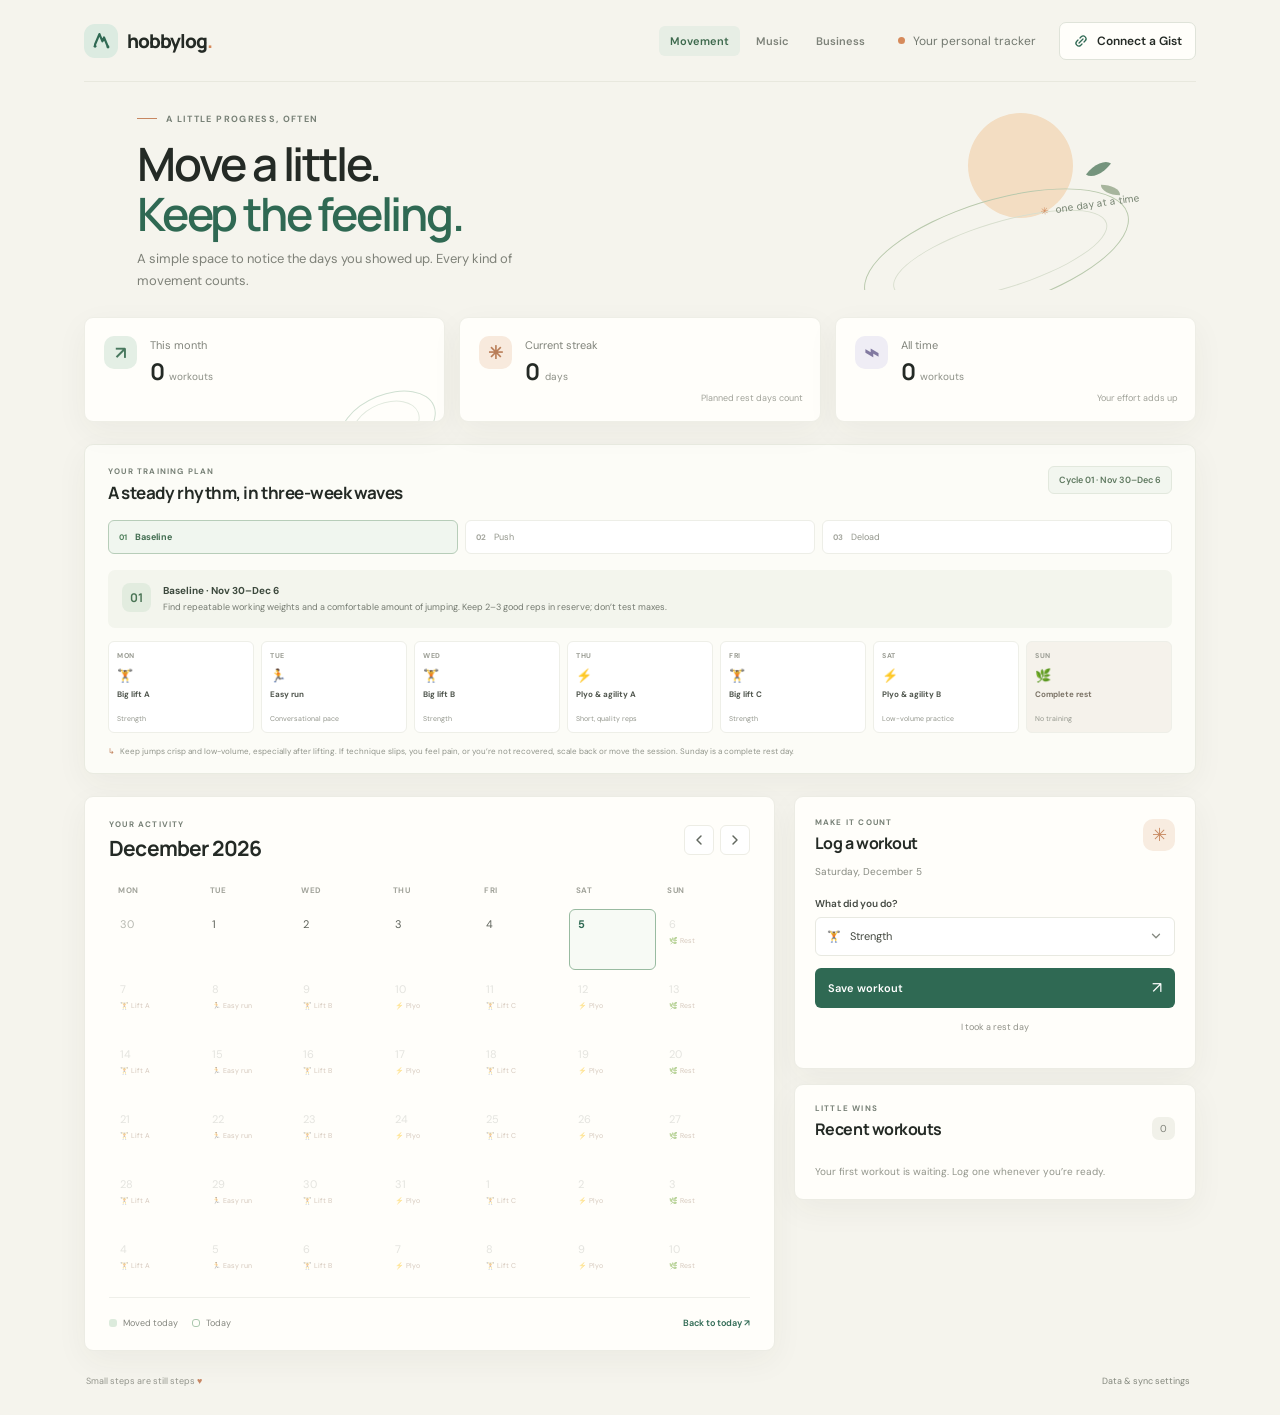
==== index.html @ 2e790e14 "Add Hobbylog tracker pages Co-authored-by: Copilot <223556219+Copilot@users.noreply.github.com>" ====
<!doctype html>
<html lang="en">
  <head>
    <meta charset="utf-8">
    <meta name="viewport" content="width=device-width, initial-scale=1">
    <meta name="theme-color" content="#f5f4ed">
    <meta name="description" content="A calm, simple place to keep track of your workouts.">
    <title>Move a little — Hobbylog</title>
    <link rel="preconnect" href="https://fonts.googleapis.com">
    <link rel="preconnect" href="https://fonts.gstatic.com" crossorigin>
    <link href="https://fonts.googleapis.com/css2?family=DM+Sans:wght@400;500;600;700&family=Manrope:wght@400;500;600;700;800&display=swap" rel="stylesheet">
    <link rel="stylesheet" href="styles.css">
    <script src="storage.js" defer></script>
    <script src="app.js" defer></script>
  </head>
  <body>
    <div class="page-shell">
      <header class="topbar">
        <a class="brand" href="index.html" aria-label="Hobbylog home">
          <span class="brand-mark" aria-hidden="true">
            <svg viewBox="0 0 32 32" fill="none">
              <path d="M7 21.5 13.2 7l4.1 10.1 2.2-5.3L25 25" stroke="currentColor" stroke-width="3" stroke-linecap="round" stroke-linejoin="round"/>
              <circle cx="7" cy="24" r="2" fill="currentColor"/>
              <circle cx="25" cy="25" r="2" fill="currentColor"/>
            </svg>
          </span>
          <span>hobbylog<span class="brand-dot">.</span></span>
        </a>
        <nav class="main-nav" aria-label="Hobby trackers">
          <a class="nav-link is-active" href="index.html" aria-current="page">Movement</a>
          <a class="nav-link" href="music.html">Music</a>
          <a class="nav-link" href="business.html">Business</a>
        </nav>
        <div class="topbar-right">
          <span class="local-badge"><span></span> Your personal tracker</span>
          <button class="connection-button" id="open-settings" type="button">
            <svg viewBox="0 0 20 20" fill="none" aria-hidden="true">
              <path d="M7.5 12.5 12.5 7.5M6.25 8.75l-1.5 1.5a3.536 3.536 0 0 0 5 5l1.5-1.5M13.75 11.25l1.5-1.5a3.536 3.536 0 0 0-5-5l-1.5 1.5" stroke="currentColor" stroke-width="1.6" stroke-linecap="round"/>
            </svg>
            <span id="connection-label">Connect a Gist</span>
          </button>
        </div>
      </header>

      <main>
        <section class="intro">
          <div class="intro-copy">
            <div class="eyebrow"><span class="eyebrow-line"></span> A LITTLE PROGRESS, OFTEN</div>
            <h1>Move a little.<br><span>Keep the feeling.</span></h1>
            <p>A simple space to notice the days you showed up. Every kind of movement counts.</p>
          </div>
          <div class="intro-art" aria-hidden="true">
            <div class="sun"></div>
            <div class="art-path"></div>
            <div class="art-caption"><span class="sparkle">✳</span> one day at a time</div>
            <div class="art-leaf leaf-one"></div>
            <div class="art-leaf leaf-two"></div>
          </div>
        </section>

        <section class="stats-grid" aria-label="Your workout stats">
          <article class="stat-card stat-month">
            <span class="stat-icon mint-icon" aria-hidden="true">↗</span>
            <div>
              <p class="stat-label">This month</p>
              <p class="stat-value"><span id="month-count">0</span><span class="stat-unit">workouts</span></p>
            </div>
            <div class="stat-decoration" aria-hidden="true"></div>
          </article>
          <article class="stat-card">
            <span class="stat-icon peach-icon" aria-hidden="true">✳</span>
            <div>
              <p class="stat-label">Current streak</p>
              <p class="stat-value"><span id="streak-count">0</span><span class="stat-unit">days</span></p>
            </div>
            <span class="stat-note">Planned rest days count</span>
          </article>
          <article class="stat-card">
            <span class="stat-icon lavender-icon" aria-hidden="true">⌁</span>
            <div>
              <p class="stat-label">All time</p>
              <p class="stat-value"><span id="total-count">0</span><span class="stat-unit">workouts</span></p>
            </div>
            <span class="stat-note">Your effort adds up</span>
          </article>
        </section>

        <section class="plan-card" aria-labelledby="plan-heading">
          <div class="plan-header">
            <div>
              <p class="section-kicker">YOUR TRAINING PLAN</p>
              <h2 id="plan-heading">A steady rhythm, in three-week waves</h2>
            </div>
            <span class="plan-date-badge" id="cycle-caption"></span>
          </div>
          <div class="cycle-steps" id="cycle-steps" aria-label="Three-week training cycle"></div>
          <div class="phase-summary">
            <span class="phase-number" id="phase-number">01</span>
            <div class="phase-copy">
              <p class="phase-title" id="phase-title"></p>
              <p class="phase-description" id="phase-description"></p>
            </div>
          </div>
          <div class="weekly-rhythm" id="weekly-rhythm" aria-label="Weekly training schedule"></div>
          <p class="plan-safety-note"><span aria-hidden="true">↳</span> Keep jumps crisp and low-volume, especially after lifting. If technique slips, you feel pain, or you’re not recovered, scale back or move the session. Sunday is a complete rest day.</p>
        </section>

        <section class="tracker-layout" aria-label="Workout tracker">
          <div class="calendar-card">
            <div class="calendar-heading">
              <div>
                <p class="section-kicker">YOUR ACTIVITY</p>
                <h2 id="month-heading"></h2>
              </div>
              <div class="month-controls">
                <button class="icon-button" id="previous-month" type="button" aria-label="Previous month">
                  <svg viewBox="0 0 20 20" fill="none" aria-hidden="true"><path d="m12.5 15-5-5 5-5" stroke="currentColor" stroke-width="1.8" stroke-linecap="round" stroke-linejoin="round"/></svg>
                </button>
                <button class="icon-button" id="next-month" type="button" aria-label="Next month">
                  <svg viewBox="0 0 20 20" fill="none" aria-hidden="true"><path d="m7.5 15 5-5-5-5" stroke="currentColor" stroke-width="1.8" stroke-linecap="round" stroke-linejoin="round"/></svg>
                </button>
              </div>
            </div>
            <div class="calendar-weekdays" aria-hidden="true">
              <span>MON</span><span>TUE</span><span>WED</span><span>THU</span><span>FRI</span><span>SAT</span><span>SUN</span>
            </div>
            <div class="calendar-grid" id="calendar-grid" role="grid" aria-label="Workout calendar"></div>
            <div class="calendar-footer">
              <span class="legend"><span class="legend-dot completed-dot"></span> Moved today</span>
              <span class="legend"><span class="legend-dot today-dot"></span> Today</span>
              <button class="text-button" id="back-to-today" type="button">Back to today <span aria-hidden="true">↗</span></button>
            </div>
          </div>

          <aside class="log-column">
            <section class="log-card">
              <div class="log-card-top">
                <div>
                  <p class="section-kicker">MAKE IT COUNT</p>
                  <h2>Log a workout</h2>
                </div>
                <span class="log-sparkle" aria-hidden="true">✳</span>
              </div>
              <p class="selected-date" id="selected-date"></p>
              <form id="workout-form">
                <label for="workout-type">What did you do?</label>
                <div class="select-wrap">
                  <select id="workout-type" name="type">
                    <option value="strength">🏋️ &nbsp; Strength</option>
                    <option value="cardio">🏃 &nbsp; Cardio / running</option>
                    <option value="plyo">⚡ &nbsp; Plyometrics &amp; agility</option>
                    <option value="walking">🚶 &nbsp; Walking</option>
                    <option value="yoga">🧘 &nbsp; Yoga / stretching</option>
                    <option value="cycling">🚴 &nbsp; Cycling</option>
                    <option value="swimming">🏊 &nbsp; Swimming</option>
                    <option value="other">✨ &nbsp; Something else</option>
                  </select>
                  <svg viewBox="0 0 16 16" fill="none" aria-hidden="true"><path d="m4 6 4 4 4-4" stroke="currentColor" stroke-width="1.5" stroke-linecap="round" stroke-linejoin="round"/></svg>
                </div>
                <button class="save-button" type="submit"><span>Save workout</span><span aria-hidden="true">↗</span></button>
                <button class="clear-button" id="clear-workout" type="button">I took a rest day</button>
              </form>
              <div class="log-feedback" id="log-feedback" role="status" aria-live="polite"></div>
            </section>

            <section class="recent-card">
              <div class="recent-heading">
                <div>
                  <p class="section-kicker">LITTLE WINS</p>
                  <h2>Recent workouts</h2>
                </div>
                <span class="recent-count" id="recent-count">0</span>
              </div>
              <div class="recent-list" id="recent-list"></div>
            </section>
          </aside>
        </section>

        <footer class="page-footer">
          <span>Small steps are still steps <span class="footer-heart">♥</span></span>
          <button class="footer-settings" id="footer-settings" type="button">Data &amp; sync settings</button>
        </footer>
      </main>
    </div>

    <dialog class="settings-dialog" id="settings-dialog" aria-labelledby="settings-title">
      <form class="settings-form" id="settings-form">
        <div class="dialog-heading">
          <div>
            <p class="section-kicker">YOUR DATA, YOUR WAY</p>
            <h2 id="settings-title">Connect a GitHub Gist</h2>
          </div>
          <button class="dialog-close" id="close-settings" type="button" aria-label="Close settings">×</button>
        </div>
        <p class="dialog-description">Your workouts stay in this browser unless you connect a Gist. Connect a secret (unlisted) Gist to back them up and sync across devices. Anyone with its link can view it.</p>
        <label for="github-token">GitHub personal access token</label>
        <input id="github-token" name="token" type="password" autocomplete="off" placeholder="github_pat_…" spellcheck="false">
        <p class="field-help">Use a fine-grained token with Gists access, or a classic token with the <code>gist</code> scope. The token is saved only in this browser.</p>
        <label for="gist-id">Gist ID <span class="optional-label">optional</span></label>
        <input id="gist-id" name="gistId" type="text" autocomplete="off" placeholder="Leave blank to create a new secret Gist" spellcheck="false">
        <p class="field-help">Already have a tracker Gist? Paste its ID to load it. Otherwise, we’ll create one for you.</p>
        <div class="dialog-error" id="settings-error" role="alert"></div>
        <div class="dialog-actions">
          <button class="disconnect-button" id="disconnect-gist" type="button">Disconnect</button>
          <button class="save-button connect-button" id="connect-gist" type="submit"><span>Connect &amp; sync</span><span aria-hidden="true">↗</span></button>
        </div>
        <p class="privacy-note"><span aria-hidden="true">↳</span> Your token is never included in the website files. Anyone with access to this browser profile can use it.</p>
      </form>
    </dialog>
  </body>
</html>
---- styles.css ----
:root {
  color-scheme: light;
  --paper: #f5f4ed;
  --white: #fffefa;
  --ink: #242a25;
  --muted: #858980;
  --line: #e9e9df;
  --green: #2f6953;
  --green-dark: #275b48;
  --mint: #e2eee5;
  --peach: #f7e7d8;
  --lavender: #ece9f4;
  --shadow: 0 10px 32px rgb(52 57 42 / 5%);
}

* { box-sizing: border-box; }

body {
  margin: 0;
  background: var(--paper);
  color: var(--ink);
  font-family: "DM Sans", sans-serif;
  -webkit-font-smoothing: antialiased;
}

button, input, select, textarea { font: inherit; }
button { color: inherit; }

.page-shell { width: min(1112px, calc(100% - 64px)); margin: 0 auto; }
.topbar { height: 82px; display: flex; align-items: center; justify-content: space-between; border-bottom: 1px solid #e8e8de; }
.brand { display: inline-flex; align-items: center; gap: 9px; color: var(--ink); text-decoration: none; font-family: Manrope, sans-serif; font-size: 19px; font-weight: 800; letter-spacing: -1px; }
.brand-mark { width: 34px; height: 34px; display: grid; place-items: center; border-radius: 11px; background: #dcebe1; color: var(--green); }
.brand-mark svg { width: 23px; height: 23px; }
.brand-dot { color: #d68a5b; }
.main-nav { display: flex; align-items: center; gap: 5px; margin-left: auto; margin-right: 22px; }
.nav-link { padding: 8px 11px; border-radius: 6px; color: #7d8279; font-size: 11px; font-weight: 600; text-decoration: none; }
.nav-link:hover { background: #ecefe7; color: #3d6149; }
.nav-link.is-active { background: #e7eee5; color: #3d694d; }
.topbar-right { display: flex; align-items: center; gap: 23px; }
.local-badge { display: inline-flex; align-items: center; gap: 8px; color: #72786f; font-size: 12px; }
.local-badge > span { width: 7px; height: 7px; border-radius: 50%; background: #d68a5b; }
.connection-button { min-height: 38px; display: inline-flex; align-items: center; gap: 8px; border: 1px solid #dfe3d9; border-radius: 7px; background: var(--white); padding: 0 13px; font-size: 12px; font-weight: 600; cursor: pointer; transition: border-color .2s, background .2s; }
.connection-button:hover { border-color: #9cb8a4; background: #fbfdf8; }
.connection-button svg { width: 16px; height: 16px; color: var(--green); }
.connection-button.is-connected { border-color: #bdd9c5; background: #eff8ef; color: var(--green-dark); }

.intro { min-height: 235px; display: flex; align-items: center; justify-content: space-between; padding: 30px 52px 25px 53px; overflow: hidden; position: relative; }
.intro-copy { position: relative; z-index: 1; }
.eyebrow, .section-kicker { color: #778076; font-size: 9px; font-weight: 700; letter-spacing: 1.35px; }
.eyebrow { display: flex; align-items: center; gap: 9px; margin-bottom: 14px; }
.eyebrow-line { display: block; width: 20px; height: 1px; background: #c78761; }
h1, h2, p { margin-top: 0; }
h1 { margin-bottom: 10px; font-family: Manrope, sans-serif; font-size: clamp(35px, 4vw, 46px); line-height: 1.08; letter-spacing: -2.2px; font-weight: 600; }
h1 span { color: var(--green); }
.intro-copy > p { max-width: 430px; margin: 0; color: #7e8178; font-size: 13px; line-height: 1.65; }
.intro-art { width: 310px; height: 180px; position: absolute; right: 56px; top: 28px; overflow: hidden; }
.sun { position: absolute; width: 105px; height: 105px; top: 3px; right: 67px; border-radius: 50%; background: #f3ddc2; }
.art-path { position: absolute; width: 275px; height: 107px; right: 6px; top: 90px; border: 1px solid #b9c9ad; border-radius: 50%; transform: rotate(-17deg); }
.art-path::after { content: ""; position: absolute; width: 221px; height: 65px; top: 22px; left: 28px; border: 1px solid #d9dfcf; border-radius: 50%; }
.art-caption { position: absolute; z-index: 1; top: 88px; right: 0; color: #73806e; font-size: 10px; transform: rotate(-8deg); }
.sparkle { margin-right: 4px; color: #d18d60; }
.art-leaf { position: absolute; z-index: 1; width: 13px; height: 24px; border-radius: 100% 0 100% 0; background: #75947d; transform: rotate(38deg); }
.leaf-one { top: 47px; right: 35px; }
.leaf-two { top: 68px; right: 23px; transform: rotate(90deg) scale(.8); background: #a7b59d; }

.stats-grid { display: grid; grid-template-columns: repeat(3, 1fr); gap: 14px; margin-bottom: 22px; }
.stat-card { min-height: 105px; position: relative; display: flex; align-items: flex-start; gap: 13px; overflow: hidden; padding: 18px 19px; border: 1px solid #eeeee6; border-radius: 9px; background: var(--white); box-shadow: var(--shadow); }
.stat-card > div:nth-child(2) { position: relative; z-index: 1; }
.stat-icon { width: 33px; height: 33px; display: grid; flex: 0 0 auto; place-items: center; border-radius: 10px; font-size: 18px; font-weight: 600; }
.mint-icon { color: #48785e; background: #e4efe5; }
.peach-icon { color: #b97e58; background: #f8eadd; }
.lavender-icon { color: #827aa1; background: #efedf5; font-size: 25px; }
.stat-label { margin: 2px 0 3px; color: #81847b; font-size: 11px; }
.stat-value { display: flex; align-items: baseline; gap: 5px; margin: 0; color: var(--ink); font-family: Manrope, sans-serif; font-size: 23px; font-weight: 700; letter-spacing: -.8px; }
.stat-unit { color: #8c8f86; font-family: "DM Sans", sans-serif; font-size: 10px; font-weight: 400; letter-spacing: 0; }
.stat-note { position: absolute; right: 17px; bottom: 17px; color: #a0a299; font-size: 9px; }
.stat-decoration { width: 100px; height: 61px; position: absolute; right: 6px; bottom: -34px; border: 1px solid #cfdfd1; border-radius: 50%; transform: rotate(-22deg); }
.stat-decoration::after { content: ""; position: absolute; width: 68px; height: 43px; top: 7px; left: 12px; border: 1px solid #e1e9de; border-radius: 50%; }

.plan-card { margin-bottom: 22px; padding: 21px 23px 15px; border: 1px solid #e9ebe1; border-radius: 9px; background: #fcfcf7; box-shadow: var(--shadow); }
.plan-header { display: flex; align-items: flex-start; justify-content: space-between; gap: 12px; margin-bottom: 16px; }
.plan-header h2 { font-size: 17px; }
.plan-date-badge { flex: 0 0 auto; padding: 7px 10px; border: 1px solid #e2e8dd; border-radius: 6px; background: #f2f6ef; color: #5e785f; font-size: 9px; font-weight: 600; }
.cycle-steps { display: grid; grid-template-columns: repeat(3, 1fr); gap: 7px; margin-bottom: 16px; }
.cycle-step { min-height: 34px; display: flex; align-items: center; gap: 8px; padding: 0 10px; border: 1px solid #edeee7; border-radius: 6px; background: white; color: #92958b; font-size: 9px; }
.cycle-step-number { color: #a4a69e; font-size: 8px; font-weight: 700; }
.cycle-step.is-current { border-color: #b7cdb9; background: #f0f6ef; color: #426d51; font-weight: 700; }
.cycle-step.is-current .cycle-step-number, .cycle-step.is-complete .cycle-step-number { color: #50815d; }
.cycle-step.is-complete { color: #788479; }
.phase-summary { display: flex; align-items: flex-start; gap: 12px; padding: 13px 14px; border-radius: 7px; background: #f3f5ed; }
.phase-number { display: grid; width: 29px; height: 29px; flex: 0 0 auto; place-items: center; border-radius: 8px; background: #e2ecdf; color: #4a7455; font-family: Manrope, sans-serif; font-size: 12px; font-weight: 700; }
.phase-copy { padding-top: 1px; }
.phase-title { margin: 0 0 4px; color: #3c493d; font-size: 10px; font-weight: 700; }
.phase-description { max-width: 760px; margin: 0; color: #747a70; font-size: 9px; line-height: 1.55; }
.weekly-rhythm { display: grid; grid-template-columns: repeat(7, minmax(0, 1fr)); gap: 7px; margin-top: 13px; }
.rhythm-day { min-width: 0; display: flex; flex-direction: column; align-items: flex-start; padding: 9px 8px; border: 1px solid #eeefe8; border-radius: 6px; background: white; }
.rhythm-weekday { margin-bottom: 7px; color: #9a9c93; font-size: 7px; font-weight: 700; letter-spacing: .6px; }
.rhythm-icon { margin-bottom: 5px; font-size: 13px; }
.rhythm-title { min-height: 22px; color: #50564e; font-size: 8px; font-weight: 700; line-height: 1.35; }
.rhythm-detail { margin-top: 3px; color: #92958b; font-size: 7px; line-height: 1.35; }
.rhythm-day.is-rest { background: #f5f2eb; }
.rhythm-day.is-rest .rhythm-title { color: #7d7568; }
.plan-safety-note { margin: 12px 0 0; color: #90948a; font-size: 8px; line-height: 1.55; }
.plan-safety-note span { padding-right: 3px; color: #c2845f; }
.day-plan { max-width: 100%; overflow: hidden; color: #a1846d; font-size: 7px; text-overflow: ellipsis; white-space: nowrap; }

.tracker-layout { display: grid; grid-template-columns: minmax(0, 1.58fr) minmax(295px, .92fr); align-items: start; gap: 19px; }
.calendar-card, .log-card, .recent-card { border: 1px solid #ecece4; border-radius: 9px; background: var(--white); box-shadow: var(--shadow); }
.calendar-card { padding: 22px 24px 17px; }
.calendar-heading { display: flex; align-items: center; justify-content: space-between; margin-bottom: 23px; }
.section-kicker { margin-bottom: 5px; font-size: 8px; letter-spacing: 1.2px; }
h2 { margin: 0; font-family: Manrope, sans-serif; font-size: 17px; font-weight: 700; letter-spacing: -.45px; }
.calendar-heading h2 { font-size: 21px; letter-spacing: -.8px; }
.month-controls { display: flex; gap: 6px; }
.icon-button { width: 30px; height: 30px; display: grid; place-items: center; border: 1px solid #ededE5; border-radius: 6px; background: white; cursor: pointer; }
.icon-button:hover { border-color: #b8cdbb; background: #f7faf6; }
.icon-button svg { width: 16px; height: 16px; color: #62685f; }
.calendar-weekdays, .calendar-grid { display: grid; grid-template-columns: repeat(7, minmax(0, 1fr)); }
.calendar-weekdays { margin-bottom: 6px; }
.calendar-weekdays span { padding: 0 0 6px 9px; color: #a1a39a; font-size: 8px; font-weight: 700; letter-spacing: .6px; }
.calendar-day { min-width: 0; height: 61px; display: flex; flex-direction: column; align-items: flex-start; position: relative; gap: 5px; margin: 2px; padding: 7px 8px; border: 1px solid transparent; border-radius: 6px; background: transparent; text-align: left; cursor: pointer; transition: background .15s, border-color .15s; }
.calendar-day:hover:not(:disabled) { background: #f4f7f1; }
.calendar-day:disabled { cursor: default; opacity: .43; }
.day-number { color: #5e625a; font-size: 11px; }
.calendar-day.is-outside .day-number { color: #b7b9b1; }
.calendar-day.is-today { border-color: #d3e2d5; }
.calendar-day.is-today .day-number { color: var(--green); font-weight: 700; }
.calendar-day.is-selected:not(.is-completed) { border-color: #99bba1; background: #f7faf5; }
.calendar-day.is-completed { background: #e8f1e7; }
.calendar-day.is-completed .day-number { color: #38644a; font-weight: 700; }
.calendar-day.is-completed.is-selected { border-color: #7ea789; }
.day-workout { max-width: 100%; overflow: hidden; color: #62806a; font-size: 8px; text-overflow: ellipsis; white-space: nowrap; }
.calendar-day.is-future .day-number { color: #c2c3bd; }
.practice-dot { background: #dcebdc; }
.calendar-footer { display: flex; align-items: center; gap: 14px; padding-top: 15px; border-top: 1px solid #efefe9; }
.legend { display: inline-flex; align-items: center; gap: 6px; color: #85877f; font-size: 9px; }
.legend-dot { width: 8px; height: 8px; display: inline-block; border-radius: 3px; }
.completed-dot { background: #dcebdc; }
.today-dot { border: 1px solid #abc8ae; }
.text-button { margin-left: auto; padding: 4px 0; border: 0; background: transparent; color: var(--green); font-size: 9px; font-weight: 600; cursor: pointer; }
.text-button:hover { color: #244b39; }

.log-column { display: grid; gap: 15px; }
.log-card { padding: 20px 20px 13px; }
.log-card-top { display: flex; align-items: center; justify-content: space-between; margin-bottom: 11px; }
.log-card-top h2, .recent-heading h2 { font-size: 16px; }
.log-sparkle { display: grid; width: 32px; height: 32px; place-items: center; border-radius: 10px; background: #f8ece0; color: #c6885f; font-size: 18px; }
.selected-date { margin-bottom: 19px; color: #888b82; font-size: 10px; }
#workout-form label, .settings-form > label { display: block; margin: 0 0 7px; color: #454a43; font-size: 10px; font-weight: 600; }
.select-wrap { position: relative; }
.select-wrap select, .settings-form input { width: 100%; height: 39px; appearance: none; border: 1px solid #e8e9e1; border-radius: 6px; outline: none; background: #fff; color: #444941; font-size: 11px; }
.select-wrap select { padding: 0 34px 0 11px; }
.select-wrap select:focus, .settings-form input:focus { border-color: #93b69b; box-shadow: 0 0 0 3px rgb(84 131 93 / 10%); }
.select-wrap > svg { width: 14px; height: 14px; position: absolute; top: 12px; right: 12px; pointer-events: none; color: #858980; }
.save-button { min-height: 40px; display: flex; align-items: center; justify-content: space-between; gap: 10px; width: 100%; margin-top: 12px; padding: 0 13px; border: 0; border-radius: 6px; background: var(--green); color: white; font-size: 11px; font-weight: 600; cursor: pointer; transition: background .15s, transform .15s; }
.save-button:hover { background: var(--green-dark); transform: translateY(-1px); }
.save-button > span:last-child { font-size: 16px; font-weight: 400; }
.save-button:disabled { cursor: wait; opacity: .72; transform: none; }
.clear-button { width: 100%; margin-top: 6px; padding: 7px; border: 0; background: transparent; color: #909188; font-size: 9px; cursor: pointer; }
.clear-button:hover { color: #af7050; }
.log-feedback { min-height: 14px; margin-top: 1px; color: #56805f; font-size: 9px; }
.log-feedback.is-error { color: #a34a3c; }
.recent-card { padding: 18px 20px 14px; }
.recent-heading { display: flex; align-items: flex-end; justify-content: space-between; margin-bottom: 11px; }
.recent-count { display: grid; width: 23px; height: 23px; place-items: center; border-radius: 7px; background: #f1f1e9; color: #81847b; font-size: 10px; }
.recent-list { display: grid; }
.recent-item { display: flex; align-items: center; gap: 10px; padding: 9px 0; border-top: 1px solid #f0f0ea; }
.recent-item:first-child { border-top: 0; }
.recent-emoji { width: 30px; height: 30px; display: grid; flex: 0 0 auto; place-items: center; border-radius: 9px; background: #f2f1e9; font-size: 15px; }
.recent-info { min-width: 0; }
.recent-type { overflow: hidden; margin: 0 0 3px; color: #464b44; font-size: 10px; font-weight: 600; text-overflow: ellipsis; white-space: nowrap; }
.recent-date { margin: 0; color: #9b9d95; font-size: 9px; }
.recent-empty { margin: 0; padding: 13px 0 5px; color: #92958b; font-size: 10px; line-height: 1.6; }
.page-footer { display: flex; justify-content: space-between; align-items: center; padding: 20px 2px 24px; color: #93958c; font-size: 9px; }
.footer-heart { color: #c88763; }
.footer-settings { padding: 4px; border: 0; background: none; color: #82867c; font-size: 9px; cursor: pointer; }
.footer-settings:hover { color: var(--green); }

.settings-dialog { width: min(460px, calc(100% - 30px)); max-height: calc(100% - 30px); padding: 0; overflow: auto; border: 1px solid #e7e9e0; border-radius: 12px; background: var(--white); color: var(--ink); box-shadow: 0 24px 80px rgb(31 40 30 / 20%); }
.settings-dialog::backdrop { background: rgb(34 40 34 / 35%); backdrop-filter: blur(2px); }
.settings-form { padding: 27px; }
.dialog-heading { display: flex; align-items: flex-start; justify-content: space-between; margin-bottom: 12px; }
.dialog-heading h2 { font-size: 20px; }
.dialog-close { width: 29px; height: 29px; border: 1px solid #ededE5; border-radius: 6px; background: white; color: #72766e; font-size: 20px; line-height: 1; cursor: pointer; }
.dialog-description { margin-bottom: 20px; color: #7d8178; font-size: 11px; line-height: 1.6; }
.settings-form input { height: 40px; margin-bottom: 5px; padding: 0 11px; font-size: 11px; }
.field-help { margin: 0 0 15px; color: #91948b; font-size: 9px; line-height: 1.55; }
.field-help code { padding: 1px 3px; border-radius: 3px; background: #f0f0e9; color: #555a51; font-size: 9px; }
.optional-label { color: #a0a197; font-size: 9px; font-weight: 400; }
.dialog-error { min-height: 16px; color: #a34a3c; font-size: 10px; line-height: 1.5; }
.dialog-actions { display: flex; align-items: center; gap: 10px; margin-top: 2px; }
.disconnect-button { flex: 1; min-height: 39px; border: 1px solid #e7e8e0; border-radius: 6px; background: #fff; color: #73776e; font-size: 10px; cursor: pointer; }
.disconnect-button:hover { border-color: #d6a49a; color: #a34a3c; }
.connect-button { flex: 2; width: auto; margin: 0; }
.privacy-note { margin: 16px 0 0; color: #999b93; font-size: 9px; line-height: 1.5; }
.privacy-note span { color: #c2845f; }

.music-log-card #music-form { display: grid; gap: 7px; }
.music-log-card #music-form label { margin: 4px 0 0; color: #454a43; font-size: 10px; font-weight: 600; }
.business-log-card #business-form { display: grid; gap: 7px; }
.business-log-card #business-form label { margin: 4px 0 0; color: #454a43; font-size: 10px; font-weight: 600; }
.business-text-input { width: 100%; height: 38px; padding: 0 11px; border: 1px solid #e8e9e1; border-radius: 6px; outline: none; background: white; color: #444941; font-size: 11px; }
.business-text-input:focus { border-color: #93b69b; box-shadow: 0 0 0 3px rgb(84 131 93 / 10%); }
.duration-field { position: relative; }
.duration-field input, .music-text-input, #notes { width: 100%; border: 1px solid #e8e9e1; border-radius: 6px; outline: none; background: white; color: #444941; font-size: 11px; }
.duration-field input { height: 38px; padding: 0 64px 0 11px; }
.duration-field > span { position: absolute; top: 12px; right: 11px; color: #91948b; font-size: 9px; pointer-events: none; }
.music-text-input { height: 38px; padding: 0 11px; }
#notes { min-height: 55px; padding: 9px 11px; resize: vertical; line-height: 1.5; }
.duration-field input:focus, .music-text-input:focus, #notes:focus { border-color: #93b69b; box-shadow: 0 0 0 3px rgb(84 131 93 / 10%); }
.music-log-card .save-button { margin-top: 5px; }
.business-log-card .save-button { margin-top: 5px; }
.session-item { align-items: flex-start; }
.session-item .recent-info { flex: 1; padding-top: 2px; }
.recent-focus { overflow: hidden; margin: 0 0 3px; color: #747970; font-size: 9px; text-overflow: ellipsis; white-space: nowrap; }
.session-delete { width: 25px; height: 25px; flex: 0 0 auto; border: 1px solid transparent; border-radius: 6px; background: transparent; color: #9a9d94; font-size: 17px; line-height: 1; cursor: pointer; }
.session-delete:hover { border-color: #ecd6cf; background: #fcf3ef; color: #a64f3c; }
.music-art .art-caption { color: #667966; }
.music-art .sparkle { font-size: 13px; }

@media (max-width: 780px) {
  .page-shell { width: min(100% - 36px, 600px); }
  .main-nav { margin-right: 10px; }
  .topbar-right { gap: 9px; }
  .intro { min-height: 214px; padding: 28px 15px; }
  .intro-art { right: 0; opacity: .5; transform: scale(.8); transform-origin: right center; }
  .intro-copy > p { max-width: 340px; }
  .tracker-layout { grid-template-columns: 1fr; }
  .log-column { grid-template-columns: 1fr 1fr; align-items: start; }
  .stat-card { padding: 15px 13px; gap: 9px; }
  .stat-icon { width: 29px; height: 29px; }
  .stat-note { display: none; }
  .weekly-rhythm { grid-template-columns: repeat(4, minmax(0, 1fr)); }
}

@media (max-width: 520px) {
  .page-shell { width: calc(100% - 28px); }
  .topbar { height: 67px; }
  .brand { gap: 7px; font-size: 17px; }
  .main-nav { gap: 1px; margin-right: 5px; }
  .nav-link { padding: 7px 6px; font-size: 9px; }
  .topbar-right { gap: 5px; }
  .local-badge { display: none; }
  .connection-button { min-height: 35px; gap: 5px; padding: 0 7px; font-size: 9px; }
  .connection-button svg { width: 14px; height: 14px; }
  .intro { min-height: 205px; padding-left: 5px; }
  .intro-art { right: -43px; opacity: .32; transform: scale(.68); }
  h1 { font-size: 37px; }
  .intro-copy > p { max-width: 290px; font-size: 11px; }
  .stats-grid { gap: 7px; margin-bottom: 14px; }
  .stat-card { min-height: 91px; display: block; padding: 11px 9px; }
  .stat-icon { width: 25px; height: 25px; margin-bottom: 5px; border-radius: 8px; font-size: 14px; }
  .lavender-icon { font-size: 20px; }
  .stat-label { margin: 0 0 1px; font-size: 9px; }
  .stat-value { font-size: 18px; }
  .stat-unit { font-size: 8px; }
  .plan-card { margin-bottom: 14px; padding: 16px 12px 13px; }
  .plan-header { flex-direction: column; margin-bottom: 12px; }
  .plan-header h2 { font-size: 15px; }
  .plan-date-badge { padding: 6px 8px; }
  .cycle-steps { gap: 4px; }
  .cycle-step { min-height: 32px; justify-content: center; gap: 4px; padding: 0 4px; font-size: 8px; }
  .weekly-rhythm { grid-template-columns: repeat(2, minmax(0, 1fr)); gap: 6px; }
  .rhythm-day { min-height: 75px; padding: 8px; }
  .rhythm-title { min-height: 0; font-size: 9px; }
  .rhythm-detail { font-size: 8px; }
  .plan-safety-note { font-size: 8px; }
  .calendar-card { padding: 18px 10px 13px; }
  .calendar-heading { margin: 0 7px 18px; }
  .calendar-heading h2 { font-size: 19px; }
  .calendar-day { height: 54px; margin: 1px; padding: 6px 4px; }
  .day-number { font-size: 10px; }
  .day-workout { font-size: 7px; }
  .calendar-weekdays span { padding-left: 5px; font-size: 7px; }
  .calendar-footer { gap: 9px; padding: 12px 4px 0; }
  .legend, .text-button { font-size: 8px; }
  .log-column { grid-template-columns: 1fr; }
  .page-footer { padding-top: 16px; }
}

@media (prefers-reduced-motion: reduce) {
  *, *::before, *::after { scroll-behavior: auto !important; transition-duration: .01ms !important; }
}
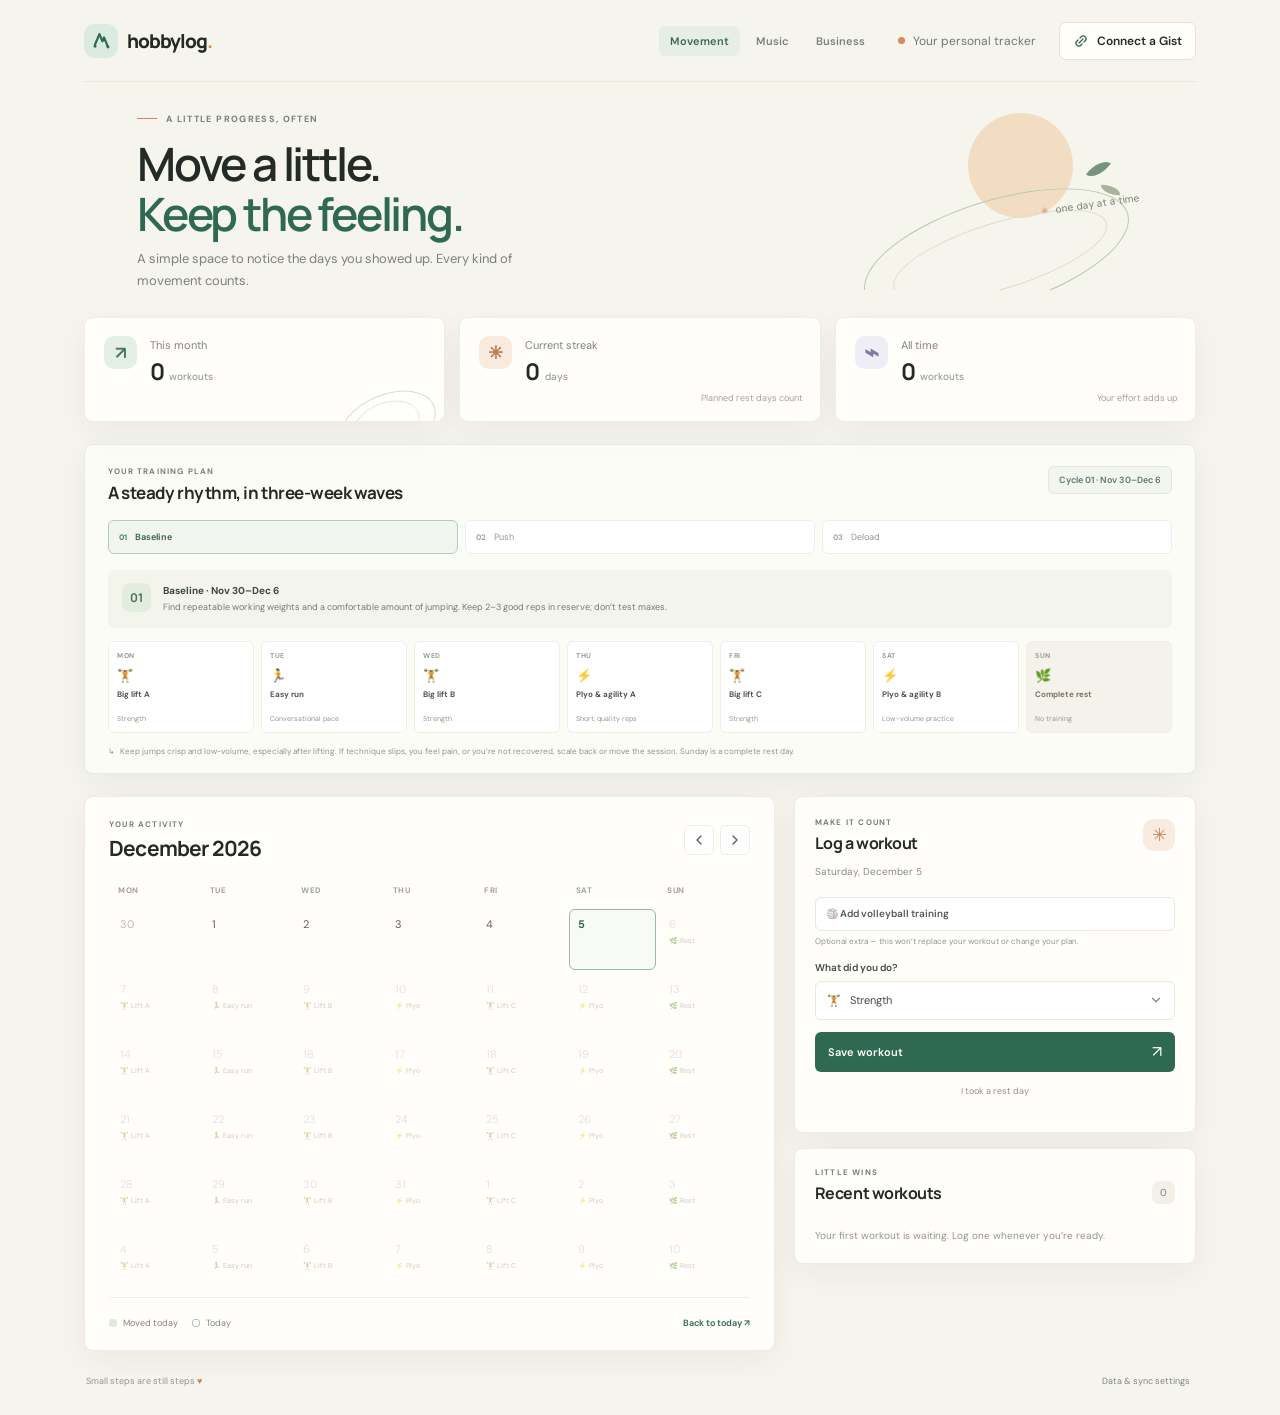
==== commit cfb9eada: "Changes" ====
--- a/index.html
+++ b/index.html
@@ -142,6 +142,8 @@
                 <span class="log-sparkle" aria-hidden="true">✳</span>
               </div>
               <p class="selected-date" id="selected-date"></p>
+              <button class="volleyball-toggle" id="toggle-volleyball" type="button" aria-pressed="false">🏐 Add volleyball training</button>
+              <p class="volleyball-note">Optional extra — this won’t replace your workout or change your plan.</p>
               <form id="workout-form">
                 <label for="workout-type">What did you do?</label>
                 <div class="select-wrap">
--- a/styles.css
+++ b/styles.css
@@ -146,6 +146,10 @@
 .log-card-top h2, .recent-heading h2 { font-size: 16px; }
 .log-sparkle { display: grid; width: 32px; height: 32px; place-items: center; border-radius: 10px; background: #f8ece0; color: #c6885f; font-size: 18px; }
 .selected-date { margin-bottom: 19px; color: #888b82; font-size: 10px; }
+.volleyball-toggle { width: 100%; min-height: 34px; padding: 0 10px; border: 1px solid #e8e9e1; border-radius: 6px; background: #fff; color: #555b52; font-size: 10px; font-weight: 600; text-align: left; cursor: pointer; }
+.volleyball-toggle:hover { border-color: #b7cdb9; background: #f7faf6; }
+.volleyball-toggle.is-active { border-color: #b7cdb9; background: #eff6ed; color: #3d694d; }
+.volleyball-note { margin: 5px 0 14px; color: #92958b; font-size: 8px; line-height: 1.4; }
 #workout-form label, .settings-form > label { display: block; margin: 0 0 7px; color: #454a43; font-size: 10px; font-weight: 600; }
 .select-wrap { position: relative; }
 .select-wrap select, .settings-form input { width: 100%; height: 39px; appearance: none; border: 1px solid #e8e9e1; border-radius: 6px; outline: none; background: #fff; color: #444941; font-size: 11px; }
@@ -169,6 +173,7 @@
 .recent-emoji { width: 30px; height: 30px; display: grid; flex: 0 0 auto; place-items: center; border-radius: 9px; background: #f2f1e9; font-size: 15px; }
 .recent-info { min-width: 0; }
 .recent-type { overflow: hidden; margin: 0 0 3px; color: #464b44; font-size: 10px; font-weight: 600; text-overflow: ellipsis; white-space: nowrap; }
+.recent-extra { margin: 0 0 3px; color: #65806a; font-size: 9px; }
 .recent-date { margin: 0; color: #9b9d95; font-size: 9px; }
 .recent-empty { margin: 0; padding: 13px 0 5px; color: #92958b; font-size: 10px; line-height: 1.6; }
 .page-footer { display: flex; justify-content: space-between; align-items: center; padding: 20px 2px 24px; color: #93958c; font-size: 9px; }
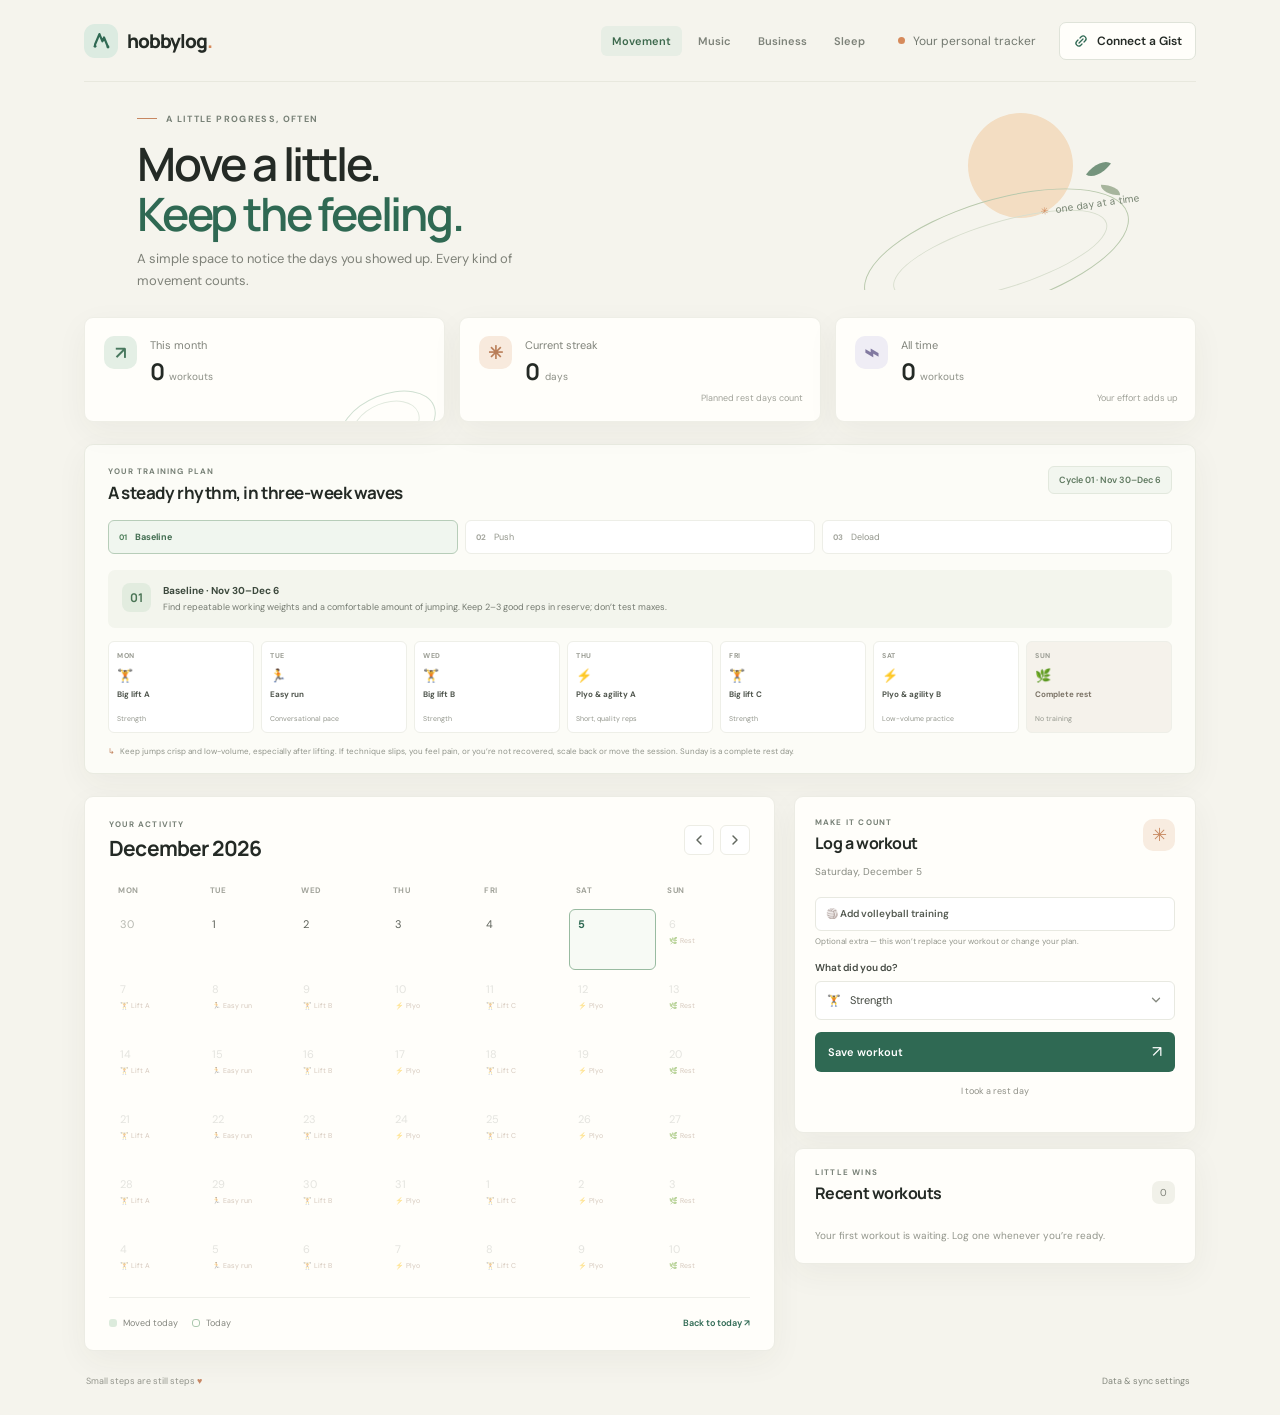
==== commit e103d933: "Nukkuminen lisätty" ====
--- a/index.html
+++ b/index.html
@@ -11,6 +11,7 @@
     <link href="https://fonts.googleapis.com/css2?family=DM+Sans:wght@400;500;600;700&family=Manrope:wght@400;500;600;700;800&display=swap" rel="stylesheet">
     <link rel="stylesheet" href="styles.css">
     <script src="storage.js" defer></script>
+    <script src="navigation.js" defer></script>
     <script src="app.js" defer></script>
   </head>
   <body>
@@ -26,10 +27,16 @@
           </span>
           <span>hobbylog<span class="brand-dot">.</span></span>
         </a>
-        <nav class="main-nav" aria-label="Hobby trackers">
+        <button class="nav-menu-button" id="toggle-nav" type="button" aria-controls="main-nav" aria-expanded="false" aria-label="Open tracker menu">
+          <svg viewBox="0 0 20 20" fill="none" aria-hidden="true">
+            <path d="M3 5.5h14M3 10h14M3 14.5h14" stroke="currentColor" stroke-width="1.7" stroke-linecap="round"/>
+          </svg>
+        </button>
+        <nav class="main-nav" id="main-nav" aria-label="Hobby trackers">
           <a class="nav-link is-active" href="index.html" aria-current="page">Movement</a>
           <a class="nav-link" href="music.html">Music</a>
           <a class="nav-link" href="business.html">Business</a>
+          <a class="nav-link" href="sleep.html">Sleep</a>
         </nav>
         <div class="topbar-right">
           <span class="local-badge"><span></span> Your personal tracker</span>
--- a/styles.css
+++ b/styles.css
@@ -33,6 +33,9 @@
 .brand-mark svg { width: 23px; height: 23px; }
 .brand-dot { color: #d68a5b; }
 .main-nav { display: flex; align-items: center; gap: 5px; margin-left: auto; margin-right: 22px; }
+.nav-menu-button { display: none; width: 36px; height: 36px; flex: 0 0 auto; place-items: center; border: 1px solid #dfe3d9; border-radius: 7px; background: var(--white); color: var(--green); cursor: pointer; }
+.nav-menu-button svg { width: 18px; height: 18px; }
+.nav-menu-button:hover, .nav-menu-button[aria-expanded="true"] { border-color: #9cb8a4; background: #fbfdf8; }
 .nav-link { padding: 8px 11px; border-radius: 6px; color: #7d8279; font-size: 11px; font-weight: 600; text-decoration: none; }
 .nav-link:hover { background: #ecefe7; color: #3d6149; }
 .nav-link.is-active { background: #e7eee5; color: #3d694d; }
@@ -222,11 +225,42 @@
 .session-delete:hover { border-color: #ecd6cf; background: #fcf3ef; color: #a64f3c; }
 .music-art .art-caption { color: #667966; }
 .music-art .sparkle { font-size: 13px; }
+.sleep-art .sun { background: #e7e2ee; }
+.sleep-art .art-path { border-color: #bdb8cd; }
+.sleep-art .art-path::after { border-color: #ddd9e8; }
+.sleep-art .art-caption { color: #77718d; }
+.sleep-art .sparkle { color: #948bb2; }
+.sleep-schedule { display: flex; align-items: center; gap: 14px; margin: 0 0 22px; padding: 17px 20px; border: 1px solid #e8e5ee; border-radius: 9px; background: #fbfafc; box-shadow: var(--shadow); }
+.sleep-schedule-mark { width: 36px; height: 36px; display: grid; flex: 0 0 auto; place-items: center; border-radius: 11px; background: #efedf5; color: #827aa1; font-size: 19px; }
+.sleep-schedule h2 { margin-bottom: 5px; font-size: 14px; }
+.sleep-schedule p { margin: 0; color: #62675f; font-size: 10px; line-height: 1.6; }
+.sleep-schedule p strong { color: #4a5064; }
+.sleep-schedule p span { color: #898b84; }
+.sleep-schedule .sleep-scoring-note { margin-top: 3px; color: #8a8b84; font-size: 9px; }
+.flexible-badge { flex: 0 0 auto; margin-left: auto; padding: 7px 9px; border: 1px solid #e8e4d9; border-radius: 6px; background: #f7f4ed; color: #82765e; font-size: 9px; font-weight: 600; }
+.sleep-log-card #sleep-form { display: grid; gap: 7px; }
+.sleep-log-card #sleep-form label { margin: 4px 0 0; color: #454a43; font-size: 10px; font-weight: 600; }
+.sleep-time-input { width: 100%; height: 39px; padding: 0 11px; border: 1px solid #e8e9e1; border-radius: 6px; outline: none; background: #fff; color: #444941; font-size: 12px; }
+.sleep-time-input:focus { border-color: #93b69b; box-shadow: 0 0 0 3px rgb(84 131 93 / 10%); }
+.sleep-night-hint { margin: -10px 0 14px; color: #6d806f; font-size: 9px; line-height: 1.5; }
+.sleep-night-hint.is-flexible { color: #897a59; }
+.sleep-result { min-height: 16px; padding-top: 2px; color: #5c755f; font-size: 10px; font-weight: 600; }
+.sleep-log-card .save-button { margin-top: 2px; }
+.flexible-dot { background: #eee8d9; }
+.calendar-day.is-flexible-night { background: #f4f0e5; }
+.calendar-day.is-flexible-night .day-number { color: #796e54; font-weight: 700; }
+.day-flexible-label { color: #887b5c; }
+.sleep-recent-emoji { background: #efedf5; color: #827aa1; }
+.sleep-intro h1 span { color: #77718d; }
 
 @media (max-width: 780px) {
   .page-shell { width: min(100% - 36px, 600px); }
-  .main-nav { margin-right: 10px; }
-  .topbar-right { gap: 9px; }
+  .topbar { position: relative; z-index: 4; justify-content: flex-start; gap: 10px; }
+  .nav-menu-button { display: grid; }
+  .main-nav { display: none; position: absolute; top: calc(100% + 8px); right: 0; left: 0; z-index: 5; flex-direction: column; align-items: stretch; gap: 3px; margin: 0; padding: 7px; border: 1px solid #e6e8df; border-radius: 8px; background: var(--white); box-shadow: var(--shadow); }
+  .main-nav.is-open { display: flex; }
+  .nav-link { padding: 11px 12px; font-size: 12px; }
+  .topbar-right { gap: 9px; margin-left: auto; }
   .intro { min-height: 214px; padding: 28px 15px; }
   .intro-art { right: 0; opacity: .5; transform: scale(.8); transform-origin: right center; }
   .intro-copy > p { max-width: 340px; }
@@ -236,18 +270,20 @@
   .stat-icon { width: 29px; height: 29px; }
   .stat-note { display: none; }
   .weekly-rhythm { grid-template-columns: repeat(4, minmax(0, 1fr)); }
+  .sleep-schedule { align-items: flex-start; }
+  .flexible-badge { font-size: 8px; }
 }
 
 @media (max-width: 520px) {
   .page-shell { width: calc(100% - 28px); }
   .topbar { height: 67px; }
   .brand { gap: 7px; font-size: 17px; }
-  .main-nav { gap: 1px; margin-right: 5px; }
-  .nav-link { padding: 7px 6px; font-size: 9px; }
+  .main-nav { gap: 3px; }
   .topbar-right { gap: 5px; }
   .local-badge { display: none; }
   .connection-button { min-height: 35px; gap: 5px; padding: 0 7px; font-size: 9px; }
   .connection-button svg { width: 14px; height: 14px; }
+  .connection-button #connection-label { display: none; }
   .intro { min-height: 205px; padding-left: 5px; }
   .intro-art { right: -43px; opacity: .32; transform: scale(.68); }
   h1 { font-size: 37px; }
@@ -280,6 +316,10 @@
   .calendar-footer { gap: 9px; padding: 12px 4px 0; }
   .legend, .text-button { font-size: 8px; }
   .log-column { grid-template-columns: 1fr; }
+  .sleep-schedule { flex-wrap: wrap; gap: 10px; padding: 14px 12px; }
+  .sleep-schedule > div:nth-child(2) { flex: 1; min-width: 0; }
+  .flexible-badge { margin: 0 0 0 46px; }
+  .sleep-schedule p span { display: block; margin-top: 2px; }
   .page-footer { padding-top: 16px; }
 }
 
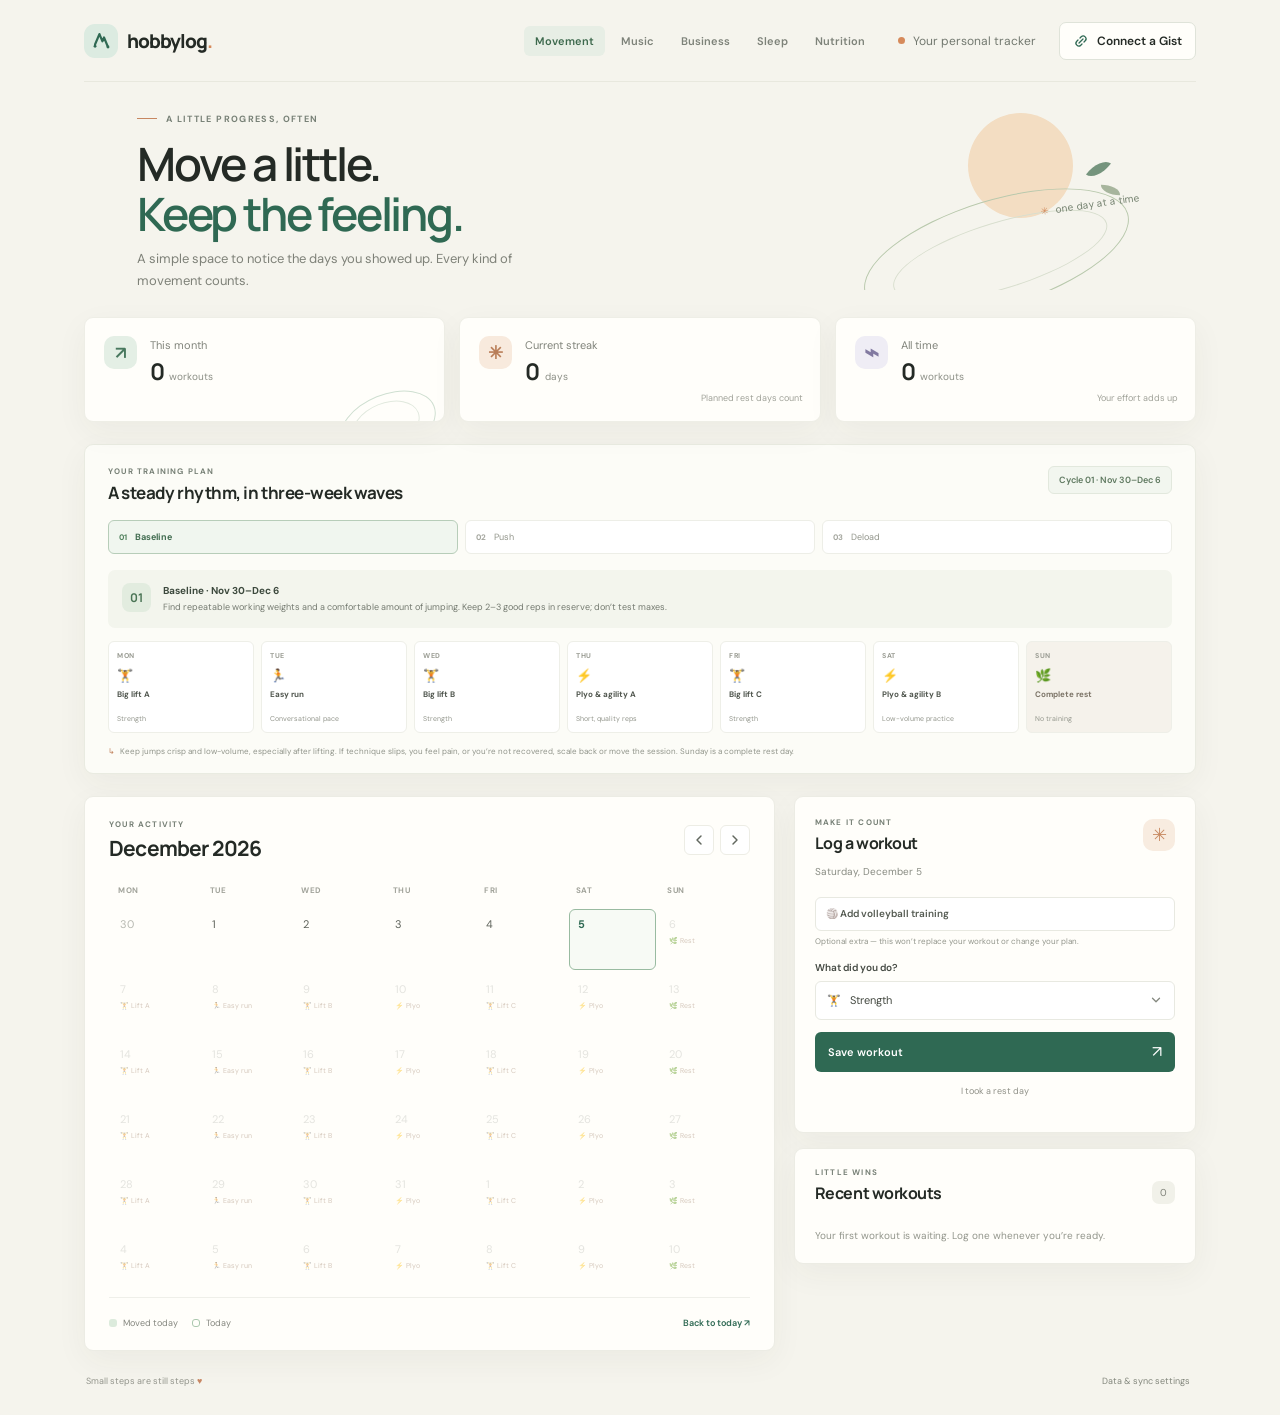
==== commit 90185d3b: "new site" ====
--- a/index.html
+++ b/index.html
@@ -37,6 +37,7 @@
           <a class="nav-link" href="music.html">Music</a>
           <a class="nav-link" href="business.html">Business</a>
           <a class="nav-link" href="sleep.html">Sleep</a>
+          <a class="nav-link" href="nutrition.html">Nutrition</a>
         </nav>
         <div class="topbar-right">
           <span class="local-badge"><span></span> Your personal tracker</span>
--- a/styles.css
+++ b/styles.css
@@ -240,8 +240,11 @@
 .flexible-badge { flex: 0 0 auto; margin-left: auto; padding: 7px 9px; border: 1px solid #e8e4d9; border-radius: 6px; background: #f7f4ed; color: #82765e; font-size: 9px; font-weight: 600; }
 .sleep-log-card #sleep-form { display: grid; gap: 7px; }
 .sleep-log-card #sleep-form label { margin: 4px 0 0; color: #454a43; font-size: 10px; font-weight: 600; }
-.sleep-time-input { width: 100%; height: 39px; padding: 0 11px; border: 1px solid #e8e9e1; border-radius: 6px; outline: none; background: #fff; color: #444941; font-size: 12px; }
+.sleep-time-input { width: 100%; min-width: 0; height: 39px; display: block; padding: 0 11px; border: 1px solid #e8e9e1; border-radius: 6px; outline: none; background: #fff; color: #444941; font-size: 12px; direction: ltr; touch-action: manipulation; }
 .sleep-time-input:focus { border-color: #93b69b; box-shadow: 0 0 0 3px rgb(84 131 93 / 10%); }
+@media (max-width: 520px), (pointer: coarse) {
+  .sleep-time-input { height: 44px; font-size: 16px; }
+}
 .sleep-night-hint { margin: -10px 0 14px; color: #6d806f; font-size: 9px; line-height: 1.5; }
 .sleep-night-hint.is-flexible { color: #897a59; }
 .sleep-result { min-height: 16px; padding-top: 2px; color: #5c755f; font-size: 10px; font-weight: 600; }
@@ -252,6 +255,79 @@
 .day-flexible-label { color: #887b5c; }
 .sleep-recent-emoji { background: #efedf5; color: #827aa1; }
 .sleep-intro h1 span { color: #77718d; }
+
+.nutrition-intro h1 span { color: #72885f; }
+.nutrition-art .sun { background: #e7edcf; }
+.nutrition-art .art-path { border-color: #c4cba9; }
+.nutrition-art .art-path::after { border-color: #e0e4d1; }
+.nutrition-art .art-caption { color: #78845e; }
+.nutrition-art .sparkle { color: #8c9a60; }
+.nutrition-date-row { display: flex; align-items: flex-end; justify-content: space-between; gap: 16px; margin: 0 0 14px; padding: 16px 19px; border: 1px solid #e9ebe1; border-radius: 9px; background: #fcfcf7; box-shadow: var(--shadow); }
+.nutrition-date-row h2 { font-size: 16px; }
+.nutrition-date-row > label { display: grid; gap: 5px; color: #777c72; font-size: 9px; font-weight: 600; }
+.nutrition-date-row input { min-height: 36px; padding: 0 9px; border: 1px solid #e8e9e1; border-radius: 6px; background: white; color: #444941; font-size: 11px; }
+.nutrition-stats { grid-template-columns: repeat(5, minmax(0, 1fr)); margin-bottom: 12px; }
+.nutrition-caveat { margin: 0 0 18px; padding: 10px 13px; border-left: 2px solid #c9cda6; background: #f0f1e7; color: #73776b; font-size: 9px; line-height: 1.6; }
+.nutrition-layout { display: grid; grid-template-columns: minmax(0, 1fr) minmax(0, 1fr); align-items: start; gap: 19px; }
+.nutrition-column { display: grid; gap: 15px; }
+.nutrition-log-card #meal-form, .water-card #water-form { display: grid; gap: 7px; }
+.nutrition-log-card #meal-form > label, .water-card #water-form > label { margin: 4px 0 0; color: #454a43; font-size: 10px; font-weight: 600; }
+.nutrition-log-card .select-wrap select { height: 38px; }
+.nutrition-text-input { width: 100%; min-width: 0; height: 38px; padding: 0 11px; border: 1px solid #e8e9e1; border-radius: 6px; outline: none; background: white; color: #444941; font-size: 11px; }
+.nutrition-text-input:focus, .nutrition-date-row input:focus { border-color: #93b69b; box-shadow: 0 0 0 3px rgb(84 131 93 / 10%); }
+.food-lookup { margin: 7px 0 0; padding: 10px; border: 1px solid #e5e9dd; border-radius: 7px; background: #fbfcf8; }
+.food-lookup legend { padding: 0 4px; color: #656b61; font-size: 9px; font-weight: 600; }
+.food-lookup legend span { color: #999c93; font-size: 8px; font-weight: 400; }
+.food-lookup-description { margin: 0 0 8px; color: #858980; font-size: 8px; line-height: 1.5; }
+.food-lookup-controls { display: grid; grid-template-columns: minmax(0, 1fr) 78px; align-items: end; gap: 7px; }
+.food-lookup-controls label { display: grid; gap: 4px; color: #777c72; font-size: 8px; font-weight: 600; }
+.food-lookup-controls .nutrition-text-input { height: 35px; padding: 0 8px; font-size: 10px; }
+.food-add-button { grid-column: 1 / -1; min-height: 32px; border: 1px solid #dfe7dd; border-radius: 5px; background: #f0f5ef; color: #4a7056; font-size: 9px; font-weight: 600; cursor: pointer; }
+.food-add-button:hover { border-color: #afc5b0; background: #e8f1e7; }
+.food-feedback { min-height: 12px; margin: 7px 0 1px; color: #898d83; font-size: 8px; line-height: 1.5; }
+.selected-food-list { display: grid; }
+.selected-food-item { display: flex; align-items: center; justify-content: space-between; gap: 6px; padding: 5px 0; border-top: 1px solid #eef0e9; color: #565d53; font-size: 8px; line-height: 1.4; }
+.selected-food-item > span { min-width: 0; }
+.selected-food-item .session-delete { width: 22px; height: 22px; }
+.food-estimate-preview { margin: 7px 0 0; padding: 7px 8px; border-radius: 5px; background: #eef3e9; color: #54705a; font-size: 8px; line-height: 1.5; }
+.food-source { margin: 7px 0 0; color: #999c93; font-size: 7px; line-height: 1.5; }
+.food-source a { color: #66836a; }
+.nutrition-estimates { display: grid; grid-template-columns: repeat(2, minmax(0, 1fr)); gap: 7px; margin: 7px 0 0; padding: 10px; border: 1px solid #edeee7; border-radius: 7px; }
+.nutrition-estimates legend, .food-groups legend { padding: 0 4px; color: #656b61; font-size: 9px; font-weight: 600; }
+.nutrition-estimates label { display: grid; gap: 4px; color: #81857b; font-size: 8px; }
+.nutrition-estimates input { width: 100%; min-width: 0; height: 34px; padding: 0 8px; border: 1px solid #e8e9e1; border-radius: 5px; outline: none; color: #444941; font-size: 10px; }
+.nutrition-estimates input:focus { border-color: #93b69b; box-shadow: 0 0 0 3px rgb(84 131 93 / 10%); }
+.nutrition-estimates input:disabled { background: #f1f2ed; color: #92958b; cursor: not-allowed; }
+.nutrition-estimates legend { max-width: 100%; line-height: 1.5; }
+.food-groups { margin: 7px 0 0; padding: 9px 10px 10px; border: 1px solid #edeee7; border-radius: 7px; }
+.food-groups legend span { color: #999c93; font-size: 8px; font-weight: 400; }
+.food-group-options { display: flex; flex-wrap: wrap; gap: 5px; }
+.food-group-options label { display: inline-flex; align-items: center; gap: 5px; padding: 6px 7px; border: 1px solid #e9ece3; border-radius: 5px; background: #fff; color: #666c62; font-size: 8px; font-weight: 500; cursor: pointer; }
+.food-group-options input { width: 12px; height: 12px; margin: 0; accent-color: var(--green); }
+.nutrition-log-card .save-button, .water-card .save-button { margin-top: 5px; }
+.nutrition-log-card .log-feedback { margin-top: 3px; }
+.nutrition-sparkle { background: #eef0df; color: #82915f; }
+.nutrition-meal-emoji { background: #eef0df; color: #82915f; }
+.nutrition-meal-item .recent-info { flex: 1; }
+.nutrition-meal-description { margin-top: 2px; white-space: normal; overflow-wrap: anywhere; }
+.nutrition-meal-foods { margin: 4px 0 0; color: #71846d; font-size: 8px; line-height: 1.45; }
+.nutrition-meals-card .recent-item { gap: 8px; }
+.water-sparkle { background: #e5eef0; color: #6b8f91; }
+.water-total { margin: 1px 0 13px; color: #3e665e; font-family: Manrope, sans-serif; font-size: 26px; font-weight: 700; letter-spacing: -.8px; }
+.water-total span { color: #8b9189; font-family: "DM Sans", sans-serif; font-size: 10px; font-weight: 400; letter-spacing: 0; }
+.water-input-row { position: relative; }
+.water-input-row input { padding-right: 40px; }
+.water-input-row > span { position: absolute; top: 12px; right: 12px; color: #91948b; font-size: 9px; pointer-events: none; }
+.water-quick-add { display: flex; gap: 6px; margin-top: 4px; }
+.water-quick-add button { flex: 1; min-height: 31px; border: 1px solid #e6ebe7; border-radius: 5px; background: #f8fbf8; color: #557466; font-size: 9px; cursor: pointer; }
+.water-quick-add button:hover { border-color: #b7cdb9; background: #eff6ed; }
+.variety-intro { margin: -2px 0 10px; color: #878b82; font-size: 9px; line-height: 1.5; }
+.variety-list { display: grid; }
+.variety-row { display: grid; grid-template-columns: minmax(105px, 1fr) minmax(60px, 1.2fr) 25px; align-items: center; gap: 9px; min-height: 31px; border-top: 1px solid #f0f0ea; color: #62685f; font-size: 9px; }
+.variety-track { height: 5px; overflow: hidden; border-radius: 4px; background: #eff0e9; }
+.variety-fill { height: 100%; display: block; border-radius: inherit; background: #a9bd9e; }
+.variety-days { color: #898d83; font-size: 8px; text-align: right; }
+.variety-note { margin: 12px 0 0; padding-top: 10px; border-top: 1px solid #f0f0ea; color: #92958b; font-size: 8px; line-height: 1.55; }
 
 @media (max-width: 780px) {
   .page-shell { width: min(100% - 36px, 600px); }
@@ -272,6 +348,9 @@
   .weekly-rhythm { grid-template-columns: repeat(4, minmax(0, 1fr)); }
   .sleep-schedule { align-items: flex-start; }
   .flexible-badge { font-size: 8px; }
+  .nutrition-layout { grid-template-columns: 1fr; }
+  .nutrition-stats { grid-template-columns: repeat(3, minmax(0, 1fr)); }
+  .nutrition-stats .stat-note { position: static; display: block; margin-top: 2px; font-size: 7px; }
 }
 
 @media (max-width: 520px) {
@@ -320,6 +399,12 @@
   .sleep-schedule > div:nth-child(2) { flex: 1; min-width: 0; }
   .flexible-badge { margin: 0 0 0 46px; }
   .sleep-schedule p span { display: block; margin-top: 2px; }
+  .nutrition-date-row { align-items: flex-start; padding: 13px 11px; }
+  .nutrition-date-row h2 { font-size: 13px; }
+  .nutrition-date-row > label { font-size: 8px; }
+  .nutrition-date-row input { width: 142px; height: 34px; font-size: 10px; }
+  .nutrition-estimates { padding: 8px; }
+  .variety-row { grid-template-columns: minmax(100px, 1fr) minmax(55px, 1.2fr) 25px; gap: 7px; }
   .page-footer { padding-top: 16px; }
 }
 
